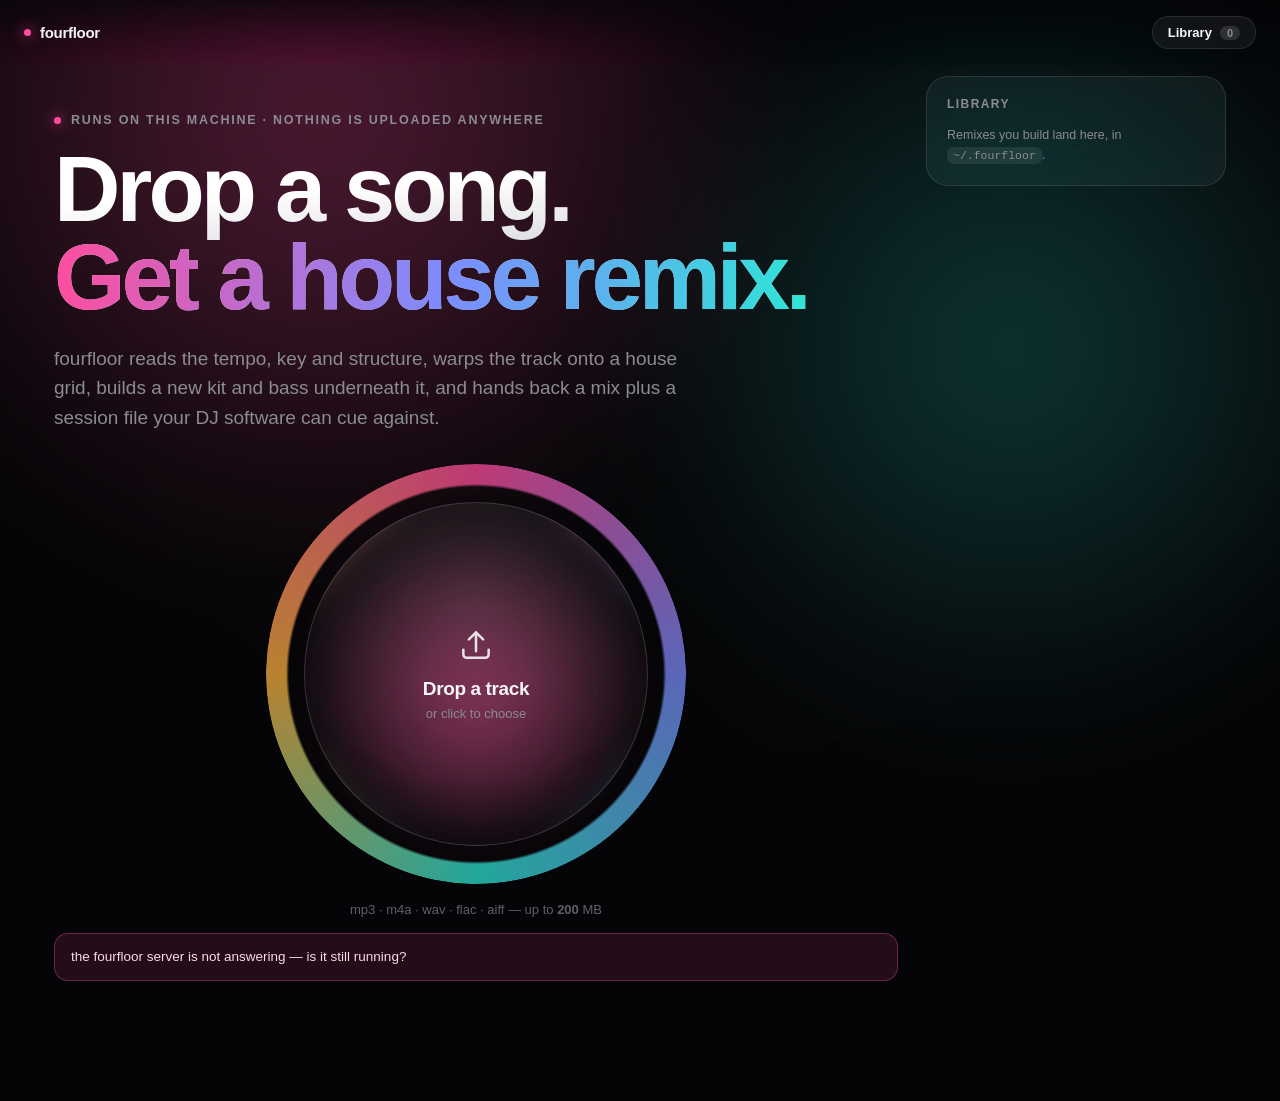
==== fourfloor/web/index.html @ 7e7b09f7 "Add `fourfloor serve`: drop a song in a browser Neel's first reaction to the CLI was "shouldn't I be" ====
<!DOCTYPE html>
<html lang="en" data-screen="drop">
<head>
<meta charset="utf-8">
<meta name="viewport" content="width=device-width, initial-scale=1, viewport-fit=cover">
<meta name="color-scheme" content="dark">
<title>fourfloor</title>
<link rel="icon" href="favicon.svg" type="image/svg+xml">
<link rel="stylesheet" href="app.css">
</head>
<body>
<div class="bg" aria-hidden="true"><i class="bg-a"></i><i class="bg-b"></i><i class="bg-grain"></i></div>

<header class="top">
  <a class="brand" href="/"><span class="brand-dot"></span> fourfloor</a>
  <div class="top-right">
    <span class="queue" id="queueHint" hidden></span>
    <button class="ghost" id="libToggle" type="button" aria-expanded="false" aria-controls="library">
      Library <span class="count" id="libCount">0</span>
    </button>
  </div>
</header>

<div class="layout">
<main class="stage" id="stage">

  <!-- ─── drop ─────────────────────────────────────────────────────────── -->
  <section class="screen" data-screen="drop" id="s-drop">
    <p class="eyebrow"><span class="dot"></span> runs on this machine · nothing is uploaded anywhere</p>
    <h1 class="title">Drop a song.<br><em>Get a house remix.</em></h1>
    <p class="lede">
      fourfloor reads the tempo, key and structure, warps the track onto a house grid,
      builds a new kit and bass underneath it, and hands back a mix plus a session
      file your DJ software can cue against.
    </p>

    <button class="orb" id="orb" type="button">
      <span class="orb-glow"></span>
      <span class="orb-ring"></span>
      <span class="orb-ripple" id="orbRipple"></span>
      <span class="orb-face">
        <svg viewBox="0 0 24 24" aria-hidden="true" class="orb-icon">
          <path d="M12 16V4m0 0L7.5 8.5M12 4l4.5 4.5" fill="none" stroke="currentColor"
                stroke-width="1.6" stroke-linecap="round" stroke-linejoin="round"/>
          <path d="M4 15v3a2 2 0 0 0 2 2h12a2 2 0 0 0 2-2v-3" fill="none"
                stroke="currentColor" stroke-width="1.6" stroke-linecap="round"/>
        </svg>
        <span class="orb-label">Drop a track<small>or click to choose</small></span>
      </span>
    </button>
    <input type="file" id="file" class="visually-hidden"
           accept=".mp3,.m4a,.wav,.flac,.aiff,.aif,audio/mpeg,audio/mp4,audio/wav,audio/flac,audio/aiff">
    <p class="help" id="dropHelp">mp3 · m4a · wav · flac · aiff — up to <b id="maxMb">200</b> MB</p>
    <div class="alert" id="dropErr" role="alert" hidden></div>
  </section>

  <!-- ─── analysing ────────────────────────────────────────────────────── -->
  <section class="screen" data-screen="analysing" id="s-analysing">
    <p class="eyebrow"><span class="dot pulse"></span> analysing</p>
    <h2 class="title small">Reading the track.</h2>
    <p class="lede">Beat grid, key, chords and structure — a few seconds.</p>
    <div class="slot" id="slot-analysing"></div>
  </section>

  <!-- ─── controls ─────────────────────────────────────────────────────── -->
  <section class="screen" data-screen="controls" id="s-controls">
    <p class="eyebrow"><span class="dot"></span> ready</p>
    <h2 class="title small">Make it house.</h2>
    <div class="slot" id="slot-controls"></div>

    <div class="panel controls" id="controls">
      <div class="field">
        <div class="field-head">
          <label for="bpmInput">Target tempo</label>
          <output class="field-value" id="bpmOut">124.0<i>BPM</i></output>
        </div>
        <div class="seg" id="bpmSeg" role="group" aria-label="Tempo presets"><i class="thumb"></i></div>
        <div class="row">
          <input type="number" id="bpmInput" min="60" max="200" step="0.5" value="124"
                 inputmode="decimal" aria-label="Target tempo in BPM">
          <span class="suffix">BPM</span>
          <button class="link" id="bpmSuggest" type="button">use the suggestion</button>
        </div>
      </div>

      <div class="field">
        <div class="field-head">
          <label>Key</label>
          <output class="field-value" id="keyOut">keep</output>
        </div>
        <div class="seg" id="keyModeSeg" role="group" aria-label="Key mode"><i class="thumb"></i></div>

        <div class="key-body" id="keyWheelBody" hidden>
          <div class="wheel-wrap">
            <svg id="wheel" viewBox="0 0 320 320" role="group" aria-label="Camelot wheel"></svg>
          </div>
          <p class="note" id="wheelNote">Lit segments mix with the source key.</p>
        </div>

        <div class="key-body" id="keyMatchBody" hidden>
          <button class="drop-mini" id="matchPick" type="button">
            <span id="matchLabel">Choose a track to mix with…</span>
            <small id="matchMeta">its key is read the same way</small>
          </button>
          <input type="file" id="matchFile" class="visually-hidden"
                 accept=".mp3,.m4a,.wav,.flac,.aiff,.aif,audio/*">
        </div>
      </div>

      <div class="grid-2">
        <div class="field">
          <div class="field-head"><label>Separation</label></div>
          <div class="seg" id="stemsSeg" role="group" aria-label="Separation engine"><i class="thumb"></i></div>
        </div>
        <div class="field">
          <div class="field-head"><label>Form</label></div>
          <div class="seg" id="formSeg" role="group" aria-label="Arrangement form"><i class="thumb"></i></div>
        </div>
      </div>

      <div class="grid-2">
        <div class="field">
          <div class="field-head">
            <label for="lengthInput">Length</label>
            <output class="field-value" id="lenOut">4:30</output>
          </div>
          <div class="seg" id="lenSeg" role="group" aria-label="Length presets"><i class="thumb"></i></div>
          <div class="row">
            <input type="text" id="lengthInput" value="4:30" aria-label="Target length"
                   inputmode="numeric" spellcheck="false">
            <span class="suffix">m:ss</span>
          </div>
        </div>
        <div class="field">
          <div class="field-head">
            <label for="styleSelect">Style profile</label>
            <output class="field-value" id="swingOut">swing 0.08</output>
          </div>
          <div class="select-wrap">
            <select id="styleSelect"><option value="">fourfloor default</option></select>
          </div>
          <div class="row slider-row">
            <input type="range" id="swing" min="0" max="0.66" step="0.01" value="0.08"
                   aria-label="Hi-hat swing">
          </div>
        </div>
      </div>

      <div class="alert" id="controlsErr" role="alert" hidden></div>

      <button class="cta" id="remixBtn" type="button">
        <span class="cta-glow"></span>
        <span class="cta-label">Remix</span>
      </button>
      <p class="note center" id="ctaNote"></p>
    </div>
  </section>

  <!-- ─── remixing ─────────────────────────────────────────────────────── -->
  <section class="screen" data-screen="remixing" id="s-remixing">
    <p class="eyebrow"><span class="dot pulse"></span> <span id="jobState">building</span></p>
    <h2 class="title small" id="remixTitle">Building the remix.</h2>
    <div class="slot" id="slot-remixing"></div>

    <div class="panel progress-panel">
      <div class="bar"><i id="bar"></i></div>
      <ol class="phases" id="phases" aria-live="polite"></ol>
      <div class="alert" id="jobErr" role="alert" hidden></div>
      <button class="ghost wide" id="backFromJob" type="button" hidden>Change the settings</button>
    </div>
  </section>

  <!-- ─── result ───────────────────────────────────────────────────────── -->
  <section class="screen" data-screen="result" id="s-result">
    <p class="eyebrow"><span class="dot"></span> <span id="resultEyebrow">done</span></p>
    <h2 class="title small" id="resultTitle">Your remix.</h2>
    <div class="slot" id="slot-result"></div>

    <div class="stats" id="stats"></div>

    <div class="panel player">
      <div class="player-head">
        <button class="play" id="play" type="button" aria-label="Play">
          <svg viewBox="0 0 24 24" class="i-play" aria-hidden="true"><path d="M8 5.5v13l11-6.5z" fill="currentColor"/></svg>
          <svg viewBox="0 0 24 24" class="i-pause" aria-hidden="true"><path d="M8 5h3v14H8zM13 5h3v14h-3z" fill="currentColor"/></svg>
        </button>
        <div class="time"><b id="tNow">0:00</b><span id="tTotal">0:00</span></div>
        <div class="player-meta" id="playerMeta"></div>
      </div>
      <div class="wave-wrap" id="waveWrap">
        <canvas id="wave" aria-label="Waveform and section map"></canvas>
        <div class="head" id="head"><i></i></div>
      </div>
      <div class="chips" id="chips"></div>
      <audio id="audio" preload="metadata"></audio>
    </div>

    <div class="panel downloads">
      <h3>Files</h3>
      <div class="dl" id="downloads"></div>
      <p class="note" id="sessionNote"></p>
    </div>

    <div class="panel">
      <h3>Arrangement</h3>
      <div class="table-wrap">
        <table>
          <thead><tr><th>Slot</th><th>Time</th><th>Bars</th><th>From source</th><th>Decision</th></tr></thead>
          <tbody id="rows"></tbody>
        </table>
      </div>
      <div class="warnings" id="warnings"></div>
    </div>

    <div class="again">
      <button class="cta ghost-cta" id="againBtn" type="button">Remix again with different settings</button>
      <button class="link" id="newTrackBtn" type="button">or drop another track</button>
    </div>
  </section>

</main>

<aside class="library" id="library" aria-label="Previous remixes">
  <h2>Library</h2>
  <p class="note" id="libEmpty">Remixes you build land here, in <code id="libHome">~/.fourfloor</code>.</p>
  <ul class="lib-list" id="libList"></ul>
</aside>
</div>

<!-- the source card is one node that moves between screens, so it morphs -->
<div class="card source" id="sourceCard" hidden>
  <div class="source-head">
    <div class="source-name">
      <span class="tag-dot"></span>
      <b id="srcName">—</b>
      <small id="srcSub">reading…</small>
    </div>
    <div class="source-target" id="srcTargetWrap" hidden>
      <small>house target</small>
      <b id="srcTarget">—</b>
    </div>
  </div>
  <div class="source-figs">
    <div class="fig"><b id="srcBpm">—</b><small>source BPM</small></div>
    <div class="fig"><b id="srcKey">—</b><small>key</small></div>
    <div class="fig"><b id="srcCamelot">—</b><small>camelot</small></div>
    <div class="fig"><b id="srcLen">—</b><small>length</small></div>
  </div>
  <div class="source-canvas"><canvas id="srcWave" aria-label="Source structure"></canvas></div>
  <div class="source-legend" id="srcLegend"></div>
</div>

<div class="drop-veil" id="veil" aria-hidden="true"><div class="veil-inner">Drop it anywhere</div></div>

<script src="app.js"></script>
</body>
</html>
---- fourfloor/web/app.css ----
/* fourfloor — the local app.
   Dark, glassy, animation-forward. Everything moves on transform and opacity
   only, so nothing here can thrash layout at 60 fps. */

:root {
  --bg: #050507;
  --ink: #f5f5f7;
  --muted: #8b8b93;
  --dim: #5f5f68;
  --glass: rgba(255, 255, 255, 0.055);
  --glass-2: rgba(255, 255, 255, 0.10);
  --line: rgba(255, 255, 255, 0.10);
  --line-2: rgba(255, 255, 255, 0.16);

  --pink: #ff4d9d;
  --teal: #2ee6d6;
  --amber: #ffb340;
  --violet: #7d8cff;
  --grey: #6e6e73;

  --intro: var(--teal);
  --build: var(--amber);
  --drop: var(--pink);
  --breakdown: var(--violet);
  --outro: var(--grey);

  --radius: 22px;
  --ease: cubic-bezier(0.22, 1, 0.36, 1);
  --spring: cubic-bezier(0.34, 1.56, 0.64, 1);
  --t-screen: 480ms;
  --hue: 0deg;
}

* { box-sizing: border-box; }

/* a component class must never out-specify `hidden` */
[hidden] { display: none !important; }

html, body {
  margin: 0;
  padding: 0;
  background: var(--bg);
  min-height: 100%;
}

body {
  font-family: -apple-system, BlinkMacSystemFont, "SF Pro Display", "Segoe UI",
               Roboto, Helvetica, Arial, sans-serif;
  color: var(--ink);
  -webkit-font-smoothing: antialiased;
  text-rendering: optimizeLegibility;
  font-variant-numeric: tabular-nums;
  overflow-x: hidden;
}

.visually-hidden {
  position: absolute; width: 1px; height: 1px; padding: 0; margin: -1px;
  overflow: hidden; clip: rect(0 0 0 0); white-space: nowrap; border: 0;
}

/* ── background ─────────────────────────────────────────────────────────── */

.bg { position: fixed; inset: 0; z-index: 0; pointer-events: none; overflow: hidden;
      filter: hue-rotate(var(--hue)); transition: filter 1.6s var(--ease); }
.bg i { position: absolute; display: block; border-radius: 50%; filter: blur(60px); }
.bg-a {
  width: 92vw; height: 92vw; max-width: 1100px; max-height: 1100px;
  left: -18vw; top: -34vw;
  background: radial-gradient(circle at 50% 50%, rgba(255, 77, 157, 0.30), transparent 62%);
  animation: driftA 26s var(--ease) infinite alternate;
}
.bg-b {
  width: 78vw; height: 78vw; max-width: 900px; max-height: 900px;
  right: -14vw; top: -8vw;
  background: radial-gradient(circle at 50% 50%, rgba(46, 230, 214, 0.22), transparent 64%);
  animation: driftB 34s var(--ease) infinite alternate;
}
.bg-grain {
  inset: 0; width: 100%; height: 100%; border-radius: 0; filter: none; opacity: 0.035;
  background-image: radial-gradient(rgba(255, 255, 255, 0.9) 0.5px, transparent 0.6px);
  background-size: 3px 3px;
}
@keyframes driftA { to { transform: translate3d(9vw, 7vh, 0) scale(1.14); } }
@keyframes driftB { to { transform: translate3d(-8vw, 11vh, 0) scale(0.88); } }

/* ── chrome ─────────────────────────────────────────────────────────────── */

.top {
  position: sticky; top: 0; z-index: 30;
  display: flex; align-items: center; justify-content: space-between;
  padding: 16px 24px; gap: 16px;
  backdrop-filter: blur(18px) saturate(150%);
  -webkit-backdrop-filter: blur(18px) saturate(150%);
  background: linear-gradient(180deg, rgba(5, 5, 7, 0.72), rgba(5, 5, 7, 0));
}
.brand {
  display: inline-flex; align-items: center; gap: 9px; color: var(--ink);
  text-decoration: none; font-weight: 640; letter-spacing: -0.02em; font-size: 15px;
}
.brand-dot, .dot {
  width: 7px; height: 7px; border-radius: 50%; background: var(--pink);
  box-shadow: 0 0 14px var(--pink); flex: none;
}
.dot.pulse { animation: pulse 1.6s ease-in-out infinite; }
@keyframes pulse { 50% { opacity: 0.35; transform: scale(0.7); } }

.top-right { display: flex; align-items: center; gap: 10px; }
.queue { font-size: 12.5px; color: var(--muted); }

.ghost {
  appearance: none; border: 1px solid var(--line); background: var(--glass);
  color: var(--ink); border-radius: 999px; padding: 8px 15px; font-size: 13px;
  font-weight: 560; cursor: pointer; font-family: inherit;
  transition: background 0.24s var(--ease), transform 0.24s var(--spring),
              border-color 0.24s var(--ease);
  display: inline-flex; align-items: center; gap: 8px;
}
.ghost:hover { background: var(--glass-2); transform: translateY(-1px); }
.ghost:active { transform: scale(0.97); }
.ghost.wide { width: 100%; justify-content: center; margin-top: 16px; }
.count {
  font-size: 11px; background: rgba(255, 255, 255, 0.12); border-radius: 999px;
  padding: 1px 7px; color: var(--muted);
}

/* ── layout ─────────────────────────────────────────────────────────────── */

.layout {
  position: relative; z-index: 1;
  display: grid; grid-template-columns: minmax(0, 1fr) 300px;
  gap: 28px; max-width: 1220px; margin: 0 auto; padding: 8px 24px 120px;
  align-items: start;
}
.stage { min-width: 0; }

.screen { display: none; }
.screen.on { display: block; }
.screen.on > * { animation: rise 620ms var(--ease) both; }
.screen.on > *:nth-child(2) { animation-delay: 60ms; }
.screen.on > *:nth-child(3) { animation-delay: 110ms; }
.screen.on > *:nth-child(4) { animation-delay: 160ms; }
.screen.on > *:nth-child(5) { animation-delay: 210ms; }
.screen.on > *:nth-child(6) { animation-delay: 250ms; }
@keyframes rise { from { opacity: 0; transform: translate3d(0, 16px, 0); } }

/* fallback transition when the View Transitions API is not there */
.stage.swap-out { animation: swapOut 200ms var(--ease) both; }
.stage.swap-in { animation: swapIn 420ms var(--ease) both; }
@keyframes swapOut { to { opacity: 0; transform: translate3d(0, -12px, 0) scale(0.995); } }
@keyframes swapIn { from { opacity: 0; transform: translate3d(0, 16px, 0) scale(0.995); } }

::view-transition-old(root), ::view-transition-new(root) {
  animation-duration: var(--t-screen);
  animation-timing-function: var(--ease);
}
::view-transition-old(root) { animation-name: vtOut; }
::view-transition-new(root) { animation-name: vtIn; }
@keyframes vtOut { to { opacity: 0; transform: translateY(-10px); } }
@keyframes vtIn { from { opacity: 0; transform: translateY(18px); } }
::view-transition-group(source-card) { animation-duration: 560ms; }

/* ── type ───────────────────────────────────────────────────────────────── */

.eyebrow {
  display: flex; align-items: center; gap: 10px; margin: 40px 0 18px;
  font-size: 12.5px; letter-spacing: 0.14em; text-transform: uppercase;
  color: var(--muted); font-weight: 590;
}
.title {
  font-size: clamp(44px, 8.6vw, 92px); line-height: 0.96; margin: 0 0 22px;
  font-weight: 700; letter-spacing: -0.042em;
  background: linear-gradient(176deg, #ffffff 26%, #9c9ca6 120%);
  -webkit-background-clip: text; background-clip: text; color: transparent;
}
.title em {
  font-style: normal;
  background: linear-gradient(94deg, var(--pink), var(--violet) 52%, var(--teal));
  -webkit-background-clip: text; background-clip: text; color: transparent;
}
.title.small { font-size: clamp(32px, 5.4vw, 54px); margin-bottom: 16px; }
.lede { font-size: clamp(16px, 1.9vw, 19px); color: var(--muted); line-height: 1.55;
        max-width: 60ch; margin: 0 0 32px; }
.note { font-size: 12.5px; color: var(--muted); line-height: 1.6; margin: 10px 0 0; }
.note.center { text-align: center; }
.help { font-size: 13px; color: var(--dim); margin: 18px 0 0; text-align: center; }
code { background: rgba(255, 255, 255, 0.08); padding: 2px 6px; border-radius: 6px;
       font-size: 11.5px; }

/* ── panels ─────────────────────────────────────────────────────────────── */

.panel, .card {
  background: var(--glass); border: 1px solid var(--line); border-radius: var(--radius);
  padding: 22px; margin-top: 18px;
  backdrop-filter: blur(26px) saturate(170%);
  -webkit-backdrop-filter: blur(26px) saturate(170%);
}
.panel h3 {
  font-size: 12px; letter-spacing: 0.12em; text-transform: uppercase;
  color: var(--muted); margin: 0 0 16px; font-weight: 590;
}

.alert {
  margin-top: 16px; padding: 13px 16px; border-radius: 14px; font-size: 13.5px;
  line-height: 1.5; color: #ffd9e6;
  background: rgba(255, 77, 157, 0.12); border: 1px solid rgba(255, 77, 157, 0.35);
  animation: rise 360ms var(--ease) both;
}

/* ── drop orb ───────────────────────────────────────────────────────────── */

.orb {
  position: relative; display: block; width: min(420px, 82vw); aspect-ratio: 1;
  margin: 8px auto 0; border: 0; background: none; padding: 0; cursor: pointer;
  color: var(--ink); font-family: inherit;
  transition: transform 520ms var(--spring);
}
.orb:hover { transform: scale(1.02); }
.orb:active { transform: scale(0.985); }
.orb-glow {
  position: absolute; inset: 6%; border-radius: 50%;
  background: radial-gradient(circle at 50% 55%, rgba(255, 77, 157, 0.30), transparent 62%);
  filter: blur(26px); transition: opacity 420ms var(--ease), transform 520ms var(--ease);
}
.orb-ring {
  position: absolute; inset: 0; border-radius: 50%;
  background: conic-gradient(from 0deg, var(--pink), var(--violet), var(--teal),
                             var(--amber), var(--pink));
  -webkit-mask: radial-gradient(circle, transparent 0 63%, #000 64%);
  mask: radial-gradient(circle, transparent 0 63%, #000 64%);
  opacity: 0.72; animation: spin 18s linear infinite;
  transition: opacity 420ms var(--ease);
}
@keyframes spin { to { transform: rotate(360deg); } }
.orb-face {
  position: absolute; inset: 9%; border-radius: 50%;
  display: flex; flex-direction: column; align-items: center; justify-content: center;
  gap: 14px; text-align: center;
  background: radial-gradient(circle at 50% 30%, rgba(255, 255, 255, 0.10),
              rgba(255, 255, 255, 0.03) 60%, rgba(8, 8, 11, 0.86));
  border: 1px solid var(--line-2);
  backdrop-filter: blur(18px); -webkit-backdrop-filter: blur(18px);
  transition: border-color 380ms var(--ease), background 380ms var(--ease);
}
.orb-icon { width: 38px; height: 38px; color: var(--ink); opacity: 0.9; }
.orb-label { font-size: 19px; font-weight: 600; letter-spacing: -0.02em;
             display: flex; flex-direction: column; gap: 6px; }
.orb-label small { font-size: 13px; color: var(--muted); font-weight: 450;
                   letter-spacing: 0; }
.orb-ripple {
  position: absolute; inset: 0; border-radius: 50%; border: 2px solid var(--pink);
  opacity: 0; pointer-events: none;
}
.orb.rippling .orb-ripple { animation: ripple 760ms var(--ease); }
@keyframes ripple {
  from { opacity: 0.85; transform: scale(0.72); }
  to { opacity: 0; transform: scale(1.22); }
}
body.dragging .orb { transform: scale(1.045); }
body.dragging .orb-ring { opacity: 1; animation-duration: 5s; }
body.dragging .orb-glow { opacity: 1; transform: scale(1.12); }
body.dragging .orb-face { border-color: rgba(255, 77, 157, 0.55);
                          background: radial-gradient(circle at 50% 30%,
                            rgba(255, 77, 157, 0.16), rgba(8, 8, 11, 0.86) 70%); }

.drop-veil {
  position: fixed; inset: 0; z-index: 40; display: grid; place-items: center;
  pointer-events: none; opacity: 0; transition: opacity 260ms var(--ease);
  background: rgba(5, 5, 7, 0.6); backdrop-filter: blur(6px);
}
body.dragging .drop-veil { opacity: 1; }
.veil-inner {
  border: 1.5px dashed rgba(255, 255, 255, 0.35); border-radius: 26px;
  padding: 26px 40px; font-size: 18px; font-weight: 600; letter-spacing: -0.02em;
  transform: scale(0.96); transition: transform 320ms var(--spring);
}
body.dragging .veil-inner { transform: scale(1); }

/* ── source card ────────────────────────────────────────────────────────── */

.card.source { view-transition-name: source-card; margin-top: 4px; }
.card.source[hidden] { display: none; }
.slot { min-height: 1px; }
.source-head { display: flex; justify-content: space-between; align-items: flex-start;
               gap: 16px; flex-wrap: wrap; }
.source-name { display: flex; align-items: baseline; gap: 10px; flex-wrap: wrap;
               min-width: 0; }
.source-name b { font-size: 17px; font-weight: 620; letter-spacing: -0.02em;
                 overflow-wrap: anywhere; }
.source-name small, .source-target small { color: var(--muted); font-size: 12.5px; }
.tag-dot { width: 7px; height: 7px; border-radius: 50%; background: var(--teal);
           box-shadow: 0 0 12px var(--teal); }
.source-target { text-align: right; display: flex; flex-direction: column; gap: 3px; }
.source-target b { font-size: 15px; color: var(--teal); font-weight: 620; }

.source-figs { display: grid; grid-template-columns: repeat(4, 1fr); gap: 10px;
               margin: 18px 0 16px; }
.fig { background: rgba(255, 255, 255, 0.035); border: 1px solid var(--line);
       border-radius: 14px; padding: 12px 13px; }
.fig b { display: block; font-size: 22px; font-weight: 640; letter-spacing: -0.03em; }
.fig small { display: block; font-size: 10.5px; letter-spacing: 0.08em; margin-top: 5px;
             text-transform: uppercase; color: var(--muted); font-weight: 560; }
.source-canvas { position: relative; }
.source-canvas canvas { width: 100%; height: 82px; display: block; border-radius: 10px; }
.source-legend { display: flex; flex-wrap: wrap; gap: 6px; margin-top: 12px; }
.source-legend span {
  font-size: 11px; color: var(--muted); display: inline-flex; align-items: center;
  gap: 5px; padding: 3px 9px; border-radius: 999px; background: rgba(255, 255, 255, 0.04);
}
.source-legend i { width: 7px; height: 7px; border-radius: 2px; }

/* compact form once the card is riding along beside the work */
.card.source.compact { padding: 16px 18px; }
.card.source.compact .source-figs { grid-template-columns: repeat(4, 1fr); margin: 12px 0 0; }
.card.source.compact .fig b { font-size: 17px; }
.card.source.compact .source-canvas, .card.source.compact .source-legend { display: none; }

/* ── fields ─────────────────────────────────────────────────────────────── */

.controls { display: flex; flex-direction: column; gap: 22px; padding: 24px; }
.field { display: flex; flex-direction: column; gap: 11px; min-width: 0; }
.field-head { display: flex; align-items: baseline; justify-content: space-between;
              gap: 12px; }
.field-head label { font-size: 12px; letter-spacing: 0.12em; text-transform: uppercase;
                    color: var(--muted); font-weight: 590; }
.field-value { font-size: 14px; font-weight: 620; letter-spacing: -0.01em; }
.field-value i { font-style: normal; font-size: 11px; color: var(--muted);
                 margin-left: 5px; letter-spacing: 0.06em; }
.grid-2 { display: grid; grid-template-columns: 1fr 1fr; gap: 22px; }

.seg {
  position: relative; display: flex; gap: 2px; padding: 4px;
  background: rgba(255, 255, 255, 0.045); border: 1px solid var(--line);
  border-radius: 14px; overflow: hidden;
}
.seg .thumb {
  position: absolute; top: 4px; bottom: 4px; left: 0; width: 0;
  border-radius: 10px; background: rgba(255, 255, 255, 0.14);
  border: 1px solid rgba(255, 255, 255, 0.16);
  box-shadow: 0 6px 18px rgba(0, 0, 0, 0.35), inset 0 1px 0 rgba(255, 255, 255, 0.18);
  transform: translate3d(0, 0, 0);
  transition: transform 460ms var(--ease), width 460ms var(--ease);
  pointer-events: none;
}
.seg button {
  position: relative; z-index: 1; flex: 1 1 0; min-width: 0;
  appearance: none; border: 0; background: none; color: var(--muted);
  font-family: inherit; font-size: 13px; font-weight: 560; padding: 9px 6px;
  border-radius: 10px; cursor: pointer; white-space: nowrap;
  transition: color 300ms var(--ease), transform 300ms var(--spring), opacity 300ms;
}
.seg button:hover { color: var(--ink); }
.seg button[aria-pressed="true"] { color: var(--ink); }
.seg button:active { transform: scale(0.95); }
.seg button[disabled] { opacity: 0.38; cursor: not-allowed; }
.seg button[disabled]:hover { color: var(--muted); }

.row { display: flex; align-items: center; gap: 10px; }
.row input[type="number"], .row input[type="text"] {
  flex: 1 1 auto; min-width: 0; appearance: none; font-family: inherit;
  background: rgba(255, 255, 255, 0.045); border: 1px solid var(--line);
  color: var(--ink); border-radius: 12px; padding: 11px 13px; font-size: 15px;
  font-weight: 560; font-variant-numeric: tabular-nums;
  transition: border-color 260ms var(--ease), background 260ms var(--ease);
}
.row input:focus-visible, .select-wrap select:focus-visible, .ghost:focus-visible,
.cta:focus-visible, .seg button:focus-visible, .chip:focus-visible,
.lib-item:focus-visible, .orb:focus-visible, .play:focus-visible {
  outline: 2px solid var(--teal); outline-offset: 2px;
}
.row input:focus { border-color: var(--line-2); background: rgba(255, 255, 255, 0.075); }
.suffix { font-size: 12px; color: var(--muted); letter-spacing: 0.06em; }
.link {
  appearance: none; background: none; border: 0; color: var(--teal); cursor: pointer;
  font-family: inherit; font-size: 12.5px; padding: 0; white-space: nowrap;
  transition: opacity 200ms var(--ease);
}
.link:hover { opacity: 0.75; }

.select-wrap { position: relative; }
.select-wrap::after {
  content: ""; position: absolute; right: 14px; top: 50%; width: 7px; height: 7px;
  border-right: 1.6px solid var(--muted); border-bottom: 1.6px solid var(--muted);
  transform: translateY(-70%) rotate(45deg); pointer-events: none;
}
.select-wrap select {
  appearance: none; width: 100%; font-family: inherit; font-size: 14px;
  background: rgba(255, 255, 255, 0.045); border: 1px solid var(--line);
  color: var(--ink); border-radius: 12px; padding: 11px 34px 11px 13px; cursor: pointer;
}
.slider-row { padding: 2px 0; }
input[type="range"] {
  appearance: none; width: 100%; height: 26px; background: none; cursor: pointer;
}
input[type="range"]::-webkit-slider-runnable-track {
  height: 4px; border-radius: 999px;
  background: linear-gradient(90deg, var(--pink), var(--violet));
}
input[type="range"]::-webkit-slider-thumb {
  appearance: none; width: 18px; height: 18px; border-radius: 50%; margin-top: -7px;
  background: #fff; box-shadow: 0 2px 10px rgba(0, 0, 0, 0.5);
  transition: transform 260ms var(--spring);
}
input[type="range"]:active::-webkit-slider-thumb { transform: scale(1.18); }

.key-body { animation: rise 420ms var(--ease) both; }
.key-body[hidden] { display: none; }
.wheel-wrap { display: grid; place-items: center; padding: 4px 0 2px; }
#wheel { width: min(320px, 78vw); height: auto; }
#wheel .seg-arc {
  cursor: pointer; transition: opacity 420ms var(--ease), transform 460ms var(--spring);
  transform-origin: 160px 160px;
}
#wheel .seg-arc path { transition: fill 340ms var(--ease), stroke 340ms var(--ease); }
#wheel .seg-arc text { font-size: 10.5px; font-weight: 600; fill: rgba(255,255,255,.72);
                       pointer-events: none; transition: fill 340ms var(--ease); }
#wheel .seg-arc.compatible text { fill: rgba(255, 255, 255, 0.95); }
#wheel .seg-arc.compatible { animation: softPulse 3.2s ease-in-out infinite; }
#wheel .seg-arc.dimmed { opacity: 0.46; }
#wheel .seg-arc:hover { transform: scale(1.035); }
#wheel .ring-sel {
  fill: none; stroke: #fff; stroke-width: 2; opacity: 0;
  transition: opacity 320ms var(--ease), transform 520ms var(--spring);
  transform-origin: 160px 160px;
}
#wheel .ring-sel.on { opacity: 0.95; }
#wheel .hub { font-size: 13px; font-weight: 640; fill: #fff; }
#wheel .hub-sub { font-size: 9.5px; fill: rgba(255, 255, 255, 0.55);
                  letter-spacing: 0.08em; }
@keyframes softPulse { 50% { opacity: 0.66; } }

.drop-mini {
  display: flex; flex-direction: column; gap: 4px; align-items: flex-start;
  width: 100%; text-align: left; font-family: inherit; cursor: pointer;
  background: rgba(255, 255, 255, 0.045); border: 1px dashed var(--line-2);
  color: var(--ink); border-radius: 14px; padding: 15px 16px; font-size: 14px;
  font-weight: 560; transition: background 260ms var(--ease), transform 300ms var(--spring);
}
.drop-mini:hover { background: rgba(255, 255, 255, 0.08); transform: translateY(-1px); }
.drop-mini small { color: var(--muted); font-size: 12px; font-weight: 450; }

/* ── the button ─────────────────────────────────────────────────────────── */

.cta {
  position: relative; appearance: none; border: 0; cursor: pointer; width: 100%;
  font-family: inherit; font-size: 17px; font-weight: 640; letter-spacing: -0.01em;
  color: #0c0208; padding: 18px 24px; border-radius: 999px; overflow: visible;
  background: linear-gradient(96deg, var(--amber), var(--pink) 46%, var(--violet));
  background-size: 180% 100%;
  transition: transform 420ms var(--spring), background-position 900ms var(--ease),
              filter 320ms var(--ease);
  margin-top: 4px;
}
.cta .cta-label { position: relative; z-index: 1; }
.cta-glow {
  position: absolute; inset: -2px; border-radius: 999px; z-index: 0;
  background: inherit; filter: blur(18px); opacity: 0.45;
  transition: opacity 380ms var(--ease), transform 420ms var(--ease);
}
.cta:hover { background-position: 100% 0; transform: translateY(-2px); }
.cta:hover .cta-glow { opacity: 0.85; transform: scale(1.04); }
.cta:active { transform: scale(0.976); }
.cta[disabled] { filter: grayscale(0.7) brightness(0.7); cursor: progress; }
.cta.ghost-cta {
  background: var(--glass); color: var(--ink); border: 1px solid var(--line-2);
  font-size: 15px; padding: 15px 22px;
}
.cta.ghost-cta .cta-glow { display: none; }
.again { display: flex; flex-direction: column; align-items: center; gap: 12px;
         margin-top: 26px; }

/* ── progress ───────────────────────────────────────────────────────────── */

.progress-panel { padding: 24px; }
.bar {
  height: 6px; border-radius: 999px; background: rgba(255, 255, 255, 0.07);
  overflow: hidden; margin-bottom: 20px;
}
.bar i {
  display: block; height: 100%; width: 0%; border-radius: 999px;
  background: linear-gradient(90deg, var(--teal), var(--pink) 70%, var(--violet));
  transition: width 700ms var(--ease);
  animation: breathe 2.4s ease-in-out infinite;
}
@keyframes breathe { 50% { filter: brightness(1.35); opacity: 0.86; } }

.phases { list-style: none; margin: 0; padding: 0; display: flex;
          flex-direction: column; gap: 2px; }
.phase {
  display: grid; grid-template-columns: 26px 1fr auto; align-items: center;
  gap: 12px; padding: 11px 4px; border-top: 1px solid rgba(255, 255, 255, 0.06);
  opacity: 0.42; transition: opacity 420ms var(--ease);
}
.phase:first-child { border-top: 0; }
.phase.active, .phase.done { opacity: 1; }
.phase .mark { position: relative; width: 20px; height: 20px; }
.phase .mark svg { position: absolute; inset: 0; width: 20px; height: 20px; }
.phase .ring { stroke: rgba(255, 255, 255, 0.22); fill: none; stroke-width: 2; }
.phase .arc {
  stroke: var(--pink); fill: none; stroke-width: 2; stroke-linecap: round;
  stroke-dasharray: 14 36; transform-origin: 10px 10px; opacity: 0;
  transition: opacity 320ms var(--ease);
}
.phase.active .arc { opacity: 1; animation: spin 900ms linear infinite; }
.phase .tick {
  stroke: var(--teal); fill: none; stroke-width: 2; stroke-linecap: round;
  stroke-linejoin: round; stroke-dasharray: 16; stroke-dashoffset: 16;
  transition: stroke-dashoffset 420ms var(--ease) 60ms;
}
.phase.done .tick { stroke-dashoffset: 0; }
.phase.done .ring { stroke: rgba(46, 230, 214, 0.35); }
.phase .name { font-size: 14.5px; font-weight: 590; letter-spacing: -0.01em; }
.phase .detail { display: block; font-size: 12.5px; color: var(--muted);
                 font-weight: 440; margin-top: 3px; overflow-wrap: anywhere; }
.phase .el { font-size: 12.5px; color: var(--muted); }

/* ── stats ──────────────────────────────────────────────────────────────── */

.stats { display: grid; grid-template-columns: repeat(auto-fit, minmax(128px, 1fr));
         gap: 12px; margin-top: 18px; }
.stat {
  background: var(--glass); border: 1px solid var(--line); border-radius: 18px;
  padding: 18px; backdrop-filter: blur(24px) saturate(160%);
  -webkit-backdrop-filter: blur(24px) saturate(160%);
  animation: rise 560ms var(--ease) both;
}
.stat .v { font-size: 27px; font-weight: 650; letter-spacing: -0.035em; }
.stat .v.pink { color: var(--pink); }
.stat .v.teal { color: var(--teal); }
.stat .k { font-size: 10.5px; color: var(--muted); letter-spacing: 0.09em;
           text-transform: uppercase; margin-top: 7px; font-weight: 570; }

/* ── player ─────────────────────────────────────────────────────────────── */

.player-head { display: flex; align-items: center; gap: 16px; margin-bottom: 18px; }
.play {
  position: relative; width: 54px; height: 54px; flex: none; border-radius: 50%;
  border: 1px solid var(--line-2); cursor: pointer; color: #0c0208;
  background: linear-gradient(140deg, #ffffff, #d7d7de);
  display: grid; place-items: center;
  transition: transform 460ms var(--spring), box-shadow 380ms var(--ease);
  box-shadow: 0 8px 26px rgba(0, 0, 0, 0.45);
}
.play:hover { transform: scale(1.06); box-shadow: 0 10px 34px rgba(255, 77, 157, 0.30); }
.play:active { transform: scale(0.93); }
.play svg { width: 22px; height: 22px; grid-area: 1 / 1;
            transition: opacity 240ms var(--ease), transform 320ms var(--spring); }
.play .i-pause { opacity: 0; transform: scale(0.6); }
body.playing .play .i-play { opacity: 0; transform: scale(0.6); }
body.playing .play .i-pause { opacity: 1; transform: scale(1); }
.time { display: flex; flex-direction: column; gap: 2px; }
.time b { font-size: 19px; font-weight: 620; letter-spacing: -0.02em; }
.time span { font-size: 12px; color: var(--muted); }
.player-meta { margin-left: auto; text-align: right; font-size: 12.5px;
               color: var(--muted); line-height: 1.6; }

.wave-wrap { position: relative; }
.wave-wrap canvas { width: 100%; height: 172px; display: block; border-radius: 12px;
                    cursor: pointer; }
.head { position: absolute; top: 0; bottom: 0; left: 0; width: 2px;
        pointer-events: none; transform: translate3d(0, 0, 0); }
.head i {
  position: absolute; inset: 0; display: block; background: #fff;
  box-shadow: 0 0 14px rgba(255, 255, 255, 0.9);
}
.head::before {
  content: ""; position: absolute; top: 0; bottom: 0; right: 2px; width: 34px;
  background: linear-gradient(90deg, rgba(255, 255, 255, 0), rgba(255, 255, 255, 0.10));
  border-radius: 6px;
}

.chips { display: flex; flex-wrap: wrap; gap: 8px; margin-top: 16px; }
.chip {
  display: inline-flex; align-items: center; gap: 7px; padding: 7px 13px;
  border-radius: 999px; font-size: 12.5px; font-weight: 560; cursor: pointer;
  border: 1px solid var(--line); background: rgba(255, 255, 255, 0.045);
  color: var(--ink); font-family: inherit;
  transition: background 220ms var(--ease), transform 320ms var(--spring);
  animation: rise 520ms var(--ease) both;
}
.chip:hover { background: var(--glass-2); transform: translateY(-2px); }
.chip:active { transform: scale(0.95); }
.chip i { width: 8px; height: 8px; border-radius: 2px; }
.chip small { color: var(--muted); }

.dl { display: flex; flex-wrap: wrap; gap: 10px; }
.dl a {
  display: inline-flex; align-items: center; gap: 9px; text-decoration: none;
  color: var(--ink); font-size: 13.5px; font-weight: 570; padding: 11px 16px;
  border-radius: 14px; border: 1px solid var(--line); background: rgba(255,255,255,.045);
  transition: background 220ms var(--ease), transform 320ms var(--spring);
}
.dl a:hover { background: var(--glass-2); transform: translateY(-2px); }
.dl a small { color: var(--muted); font-weight: 450; }

.table-wrap { overflow-x: auto; }
table { width: 100%; border-collapse: collapse; font-size: 13.5px; }
th { text-align: left; font-weight: 560; color: var(--muted); font-size: 11px;
     letter-spacing: 0.08em; text-transform: uppercase; padding: 0 12px 12px 0;
     white-space: nowrap; }
td { padding: 11px 12px 11px 0; border-top: 1px solid rgba(255, 255, 255, 0.07);
     vertical-align: top; }
td.note-cell { color: var(--muted); font-variant-numeric: normal; min-width: 220px; }
.tag { display: inline-flex; align-items: center; gap: 7px; font-weight: 590; }
.tag i { width: 8px; height: 8px; border-radius: 2px; }
.warnings { margin-top: 14px; display: flex; flex-direction: column; gap: 8px; }
.warn {
  font-size: 12.5px; color: #ffe2bd; background: rgba(255, 179, 64, 0.10);
  border: 1px solid rgba(255, 179, 64, 0.28); border-radius: 12px; padding: 10px 13px;
  line-height: 1.5;
}

/* ── library ────────────────────────────────────────────────────────────── */

.library {
  position: sticky; top: 76px; background: var(--glass); border: 1px solid var(--line);
  border-radius: var(--radius); padding: 20px; backdrop-filter: blur(26px) saturate(170%);
  -webkit-backdrop-filter: blur(26px) saturate(170%);
}
.library h2 { font-size: 12px; letter-spacing: 0.12em; text-transform: uppercase;
              color: var(--muted); margin: 0 0 14px; font-weight: 590; }
.lib-list { list-style: none; margin: 0; padding: 0; display: flex;
            flex-direction: column; gap: 8px; }
.lib-row {
  display: flex; align-items: stretch; gap: 6px; overflow: hidden;
  animation: rise 520ms var(--ease) both;
  transition: opacity 320ms var(--ease), transform 320ms var(--ease),
              max-height 360ms var(--ease), margin 360ms var(--ease);
  max-height: 120px;
}
.lib-row.going { opacity: 0; transform: translateX(28px); max-height: 0; margin-top: -8px; }
.lib-item {
  flex: 1 1 auto; min-width: 0; text-align: left; font-family: inherit; cursor: pointer;
  background: rgba(255, 255, 255, 0.035); border: 1px solid var(--line);
  border-radius: 14px; padding: 11px 13px; color: var(--ink);
  transition: background 220ms var(--ease), transform 300ms var(--spring);
}
.lib-item:hover { background: var(--glass-2); transform: translateX(2px); }
.lib-item.current { border-color: rgba(255, 77, 157, 0.45); }
.lib-item b { display: block; font-size: 13.5px; font-weight: 600; letter-spacing: -0.01em;
              white-space: nowrap; overflow: hidden; text-overflow: ellipsis; }
.lib-item small { display: block; font-size: 11.5px; color: var(--muted); margin-top: 4px; }
.lib-del {
  flex: none; width: 34px; appearance: none; cursor: pointer; color: var(--muted);
  background: rgba(255, 255, 255, 0.03); border: 1px solid var(--line);
  border-radius: 12px; font-size: 15px; line-height: 1;
  transition: background 220ms var(--ease), color 220ms var(--ease),
              transform 300ms var(--spring);
}
.lib-del:hover { background: rgba(255, 77, 157, 0.16); color: #ffd9e6; transform: scale(1.05); }

/* ── responsive ─────────────────────────────────────────────────────────── */

@media (max-width: 980px) {
  .layout { grid-template-columns: minmax(0, 1fr); }
  .library { position: static; display: none; }
  .library.open { display: block; animation: rise 460ms var(--ease) both; }
}
@media (max-width: 620px) {
  .top { padding: 13px 16px; }
  .layout { padding: 4px 16px 90px; gap: 20px; }
  .eyebrow { margin-top: 26px; font-size: 11.5px; letter-spacing: 0.1em; }
  .panel, .card { padding: 17px; border-radius: 18px; }
  .controls { padding: 18px; gap: 18px; }
  .grid-2 { grid-template-columns: 1fr; gap: 18px; }
  .source-figs { grid-template-columns: repeat(2, 1fr); }
  .seg button { font-size: 12px; padding: 9px 3px; }
  .stats { grid-template-columns: repeat(2, 1fr); }
  .wave-wrap canvas { height: 132px; }
  .player-meta { display: none; }
  .orb { width: min(320px, 78vw); }
  .orb-label { font-size: 17px; }
}

/* ── motion off ─────────────────────────────────────────────────────────── */

@media (prefers-reduced-motion: reduce) {
  *, *::before, *::after {
    animation-duration: 0.001ms !important;
    animation-iteration-count: 1 !important;
    transition-duration: 0.001ms !important;
    scroll-behavior: auto !important;
  }
  .bg i { animation: none !important; }
  ::view-transition-old(root), ::view-transition-new(root) { animation: none !important; }
}
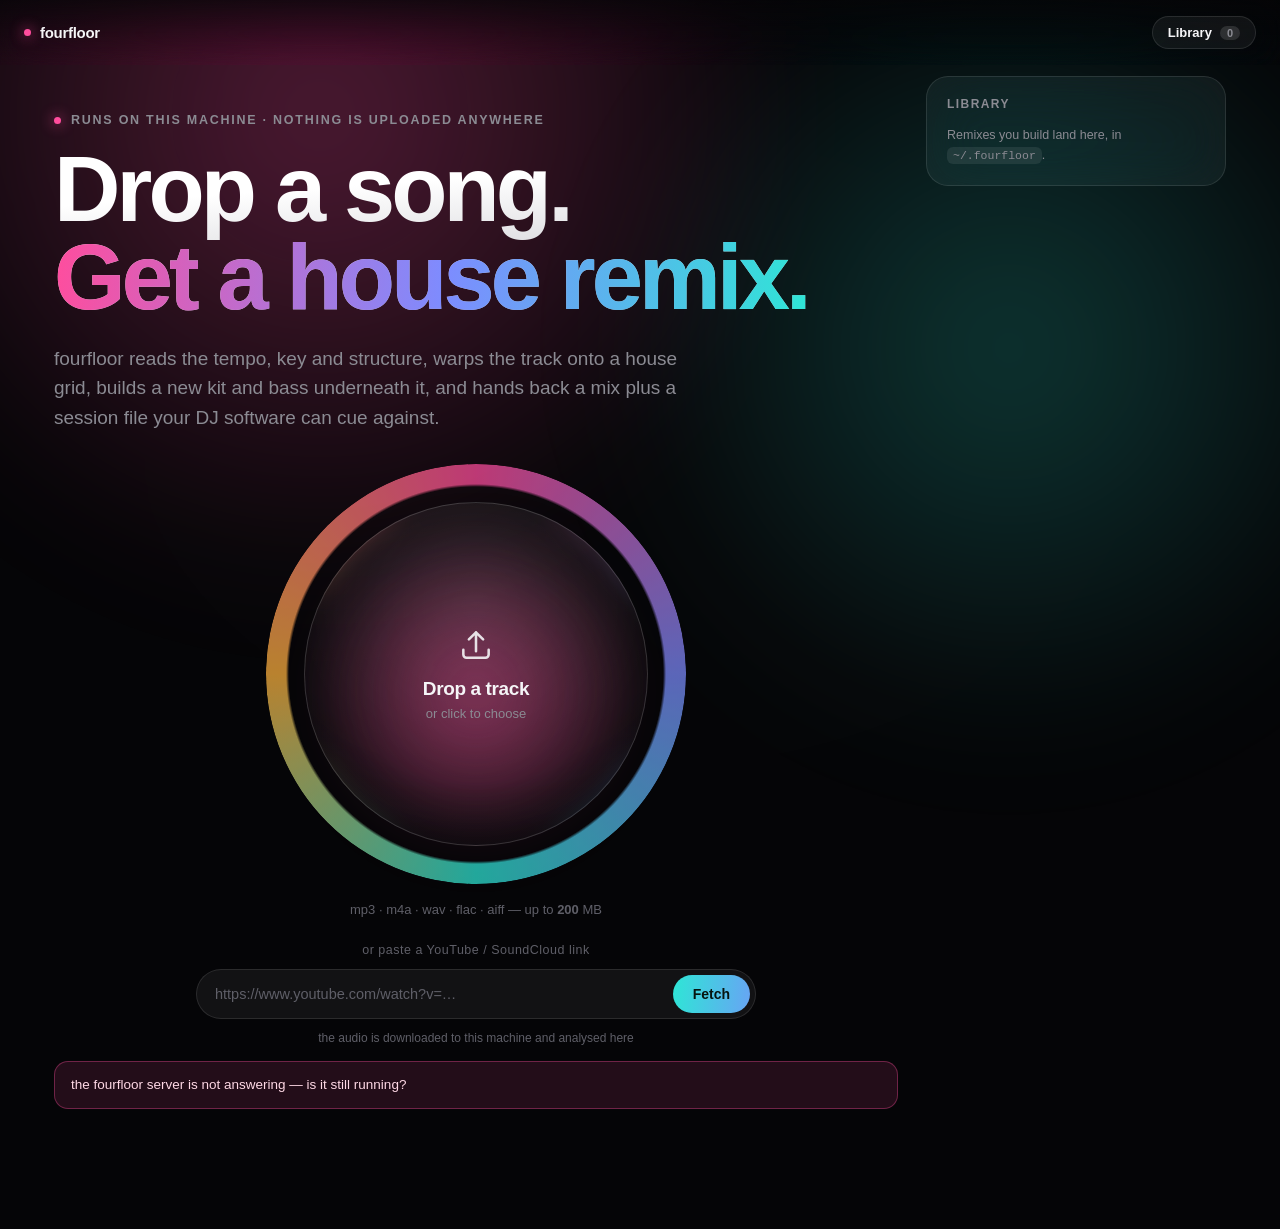
==== commit 6eab5376: "Paste a link into the app, not just the terminal The drop screen gets a glass link field under the o" ====
--- a/fourfloor/web/index.html
+++ b/fourfloor/web/index.html
@@ -51,6 +51,18 @@
     <input type="file" id="file" class="visually-hidden"
            accept=".mp3,.m4a,.wav,.flac,.aiff,.aif,audio/mpeg,audio/mp4,audio/wav,audio/flac,audio/aiff">
     <p class="help" id="dropHelp">mp3 · m4a · wav · flac · aiff — up to <b id="maxMb">200</b> MB</p>
+
+    <div class="or-link" id="orLink">
+      <span class="or">or paste a YouTube / SoundCloud link</span>
+      <div class="link-row">
+        <input type="url" id="linkInput" spellcheck="false" inputmode="url"
+               autocomplete="off" placeholder="https://www.youtube.com/watch?v=…"
+               aria-label="Paste a YouTube or SoundCloud link">
+        <button class="link-go" id="linkGo" type="button">Fetch</button>
+      </div>
+      <p class="help small" id="linkHelp">the audio is downloaded to this machine and analysed here</p>
+    </div>
+
     <div class="alert" id="dropErr" role="alert" hidden></div>
   </section>
 
@@ -59,6 +71,10 @@
     <p class="eyebrow"><span class="dot pulse"></span> analysing</p>
     <h2 class="title small">Reading the track.</h2>
     <p class="lede">Beat grid, key, chords and structure — a few seconds.</p>
+    <div class="fetch-progress" id="fetchProgress" hidden>
+      <div class="slim-bar"><i id="fetchBar"></i></div>
+      <p class="note center" id="fetchNote">reading the link…</p>
+    </div>
     <div class="slot" id="slot-analysing"></div>
   </section>
 
@@ -104,6 +120,12 @@
           </button>
           <input type="file" id="matchFile" class="visually-hidden"
                  accept=".mp3,.m4a,.wav,.flac,.aiff,.aif,audio/*">
+          <div class="link-row mini" id="matchLinkRow">
+            <input type="url" id="matchLinkInput" spellcheck="false" inputmode="url"
+                   autocomplete="off" placeholder="…or paste a link to it"
+                   aria-label="Paste a link to the track to mix with">
+            <button class="link-go" id="matchLinkGo" type="button">Fetch</button>
+          </div>
         </div>
       </div>
 
--- a/fourfloor/web/app.css
+++ b/fourfloor/web/app.css
@@ -437,6 +437,64 @@
 }
 .drop-mini:hover { background: rgba(255, 255, 255, 0.08); transform: translateY(-1px); }
 .drop-mini small { color: var(--muted); font-size: 12px; font-weight: 450; }
+
+/* ── the link field ─────────────────────────────────────────────────────── */
+
+.or-link { max-width: 560px; margin: 26px auto 0; }
+.or-link .or {
+  display: block; text-align: center; font-size: 12.5px; color: var(--dim);
+  letter-spacing: 0.04em; margin-bottom: 12px;
+}
+.link-row {
+  display: flex; align-items: center; gap: 8px;
+  background: var(--glass); border: 1px solid var(--line); border-radius: 999px;
+  padding: 5px 5px 5px 18px;
+  backdrop-filter: blur(26px) saturate(170%);
+  -webkit-backdrop-filter: blur(26px) saturate(170%);
+  transition: border-color 260ms var(--ease), background 260ms var(--ease),
+              transform 320ms var(--spring), box-shadow 320ms var(--ease);
+}
+.link-row:focus-within {
+  border-color: var(--line-2); background: rgba(255, 255, 255, 0.085);
+  transform: translateY(-1px);
+  box-shadow: 0 10px 40px rgba(46, 230, 214, 0.10);
+}
+.link-row input {
+  flex: 1 1 auto; min-width: 0; appearance: none; background: none; border: 0;
+  color: var(--ink); font-family: inherit; font-size: 14.5px; font-weight: 520;
+  padding: 11px 0; outline: none;
+}
+.link-row input::placeholder { color: var(--dim); }
+.link-row.busy { opacity: 0.72; }
+.link-go {
+  appearance: none; border: 0; cursor: pointer; font-family: inherit;
+  font-size: 14px; font-weight: 620; color: #061410; white-space: nowrap;
+  border-radius: 999px; padding: 11px 20px;
+  background: linear-gradient(96deg, var(--teal), var(--violet) 78%);
+  background-size: 180% 100%;
+  transition: transform 380ms var(--spring), background-position 900ms var(--ease),
+              filter 300ms var(--ease);
+}
+.link-go:hover { transform: translateY(-1px); background-position: 100% 0; }
+.link-go:active { transform: scale(0.96); }
+.link-go:focus-visible { outline: 2px solid var(--teal); outline-offset: 2px; }
+.link-go[disabled] { filter: grayscale(0.65) brightness(0.72); cursor: progress; }
+.help.small { font-size: 12px; margin-top: 12px; }
+
+.link-row.mini { margin-top: 12px; border-radius: 14px; padding: 4px 4px 4px 14px; }
+.link-row.mini input { font-size: 13.5px; padding: 9px 0; }
+.link-row.mini .link-go { padding: 9px 15px; font-size: 13px; border-radius: 11px; }
+
+.fetch-progress { max-width: 560px; margin: 0 auto 26px; }
+.slim-bar {
+  height: 4px; border-radius: 999px; overflow: hidden;
+  background: rgba(255, 255, 255, 0.08);
+}
+.slim-bar i {
+  display: block; height: 100%; width: 0; border-radius: 999px;
+  background: linear-gradient(90deg, var(--teal), var(--violet) 60%, var(--pink));
+  transition: width 320ms var(--ease);
+}
 
 /* ── the button ─────────────────────────────────────────────────────────── */
 
@@ -669,6 +727,9 @@
   .player-meta { display: none; }
   .orb { width: min(320px, 78vw); }
   .orb-label { font-size: 17px; }
+  .link-row { padding-left: 14px; border-radius: 18px; }
+  .link-row input { font-size: 13.5px; }
+  .link-go { padding: 10px 15px; font-size: 13px; border-radius: 14px; }
 }
 
 /* ── motion off ─────────────────────────────────────────────────────────── */
